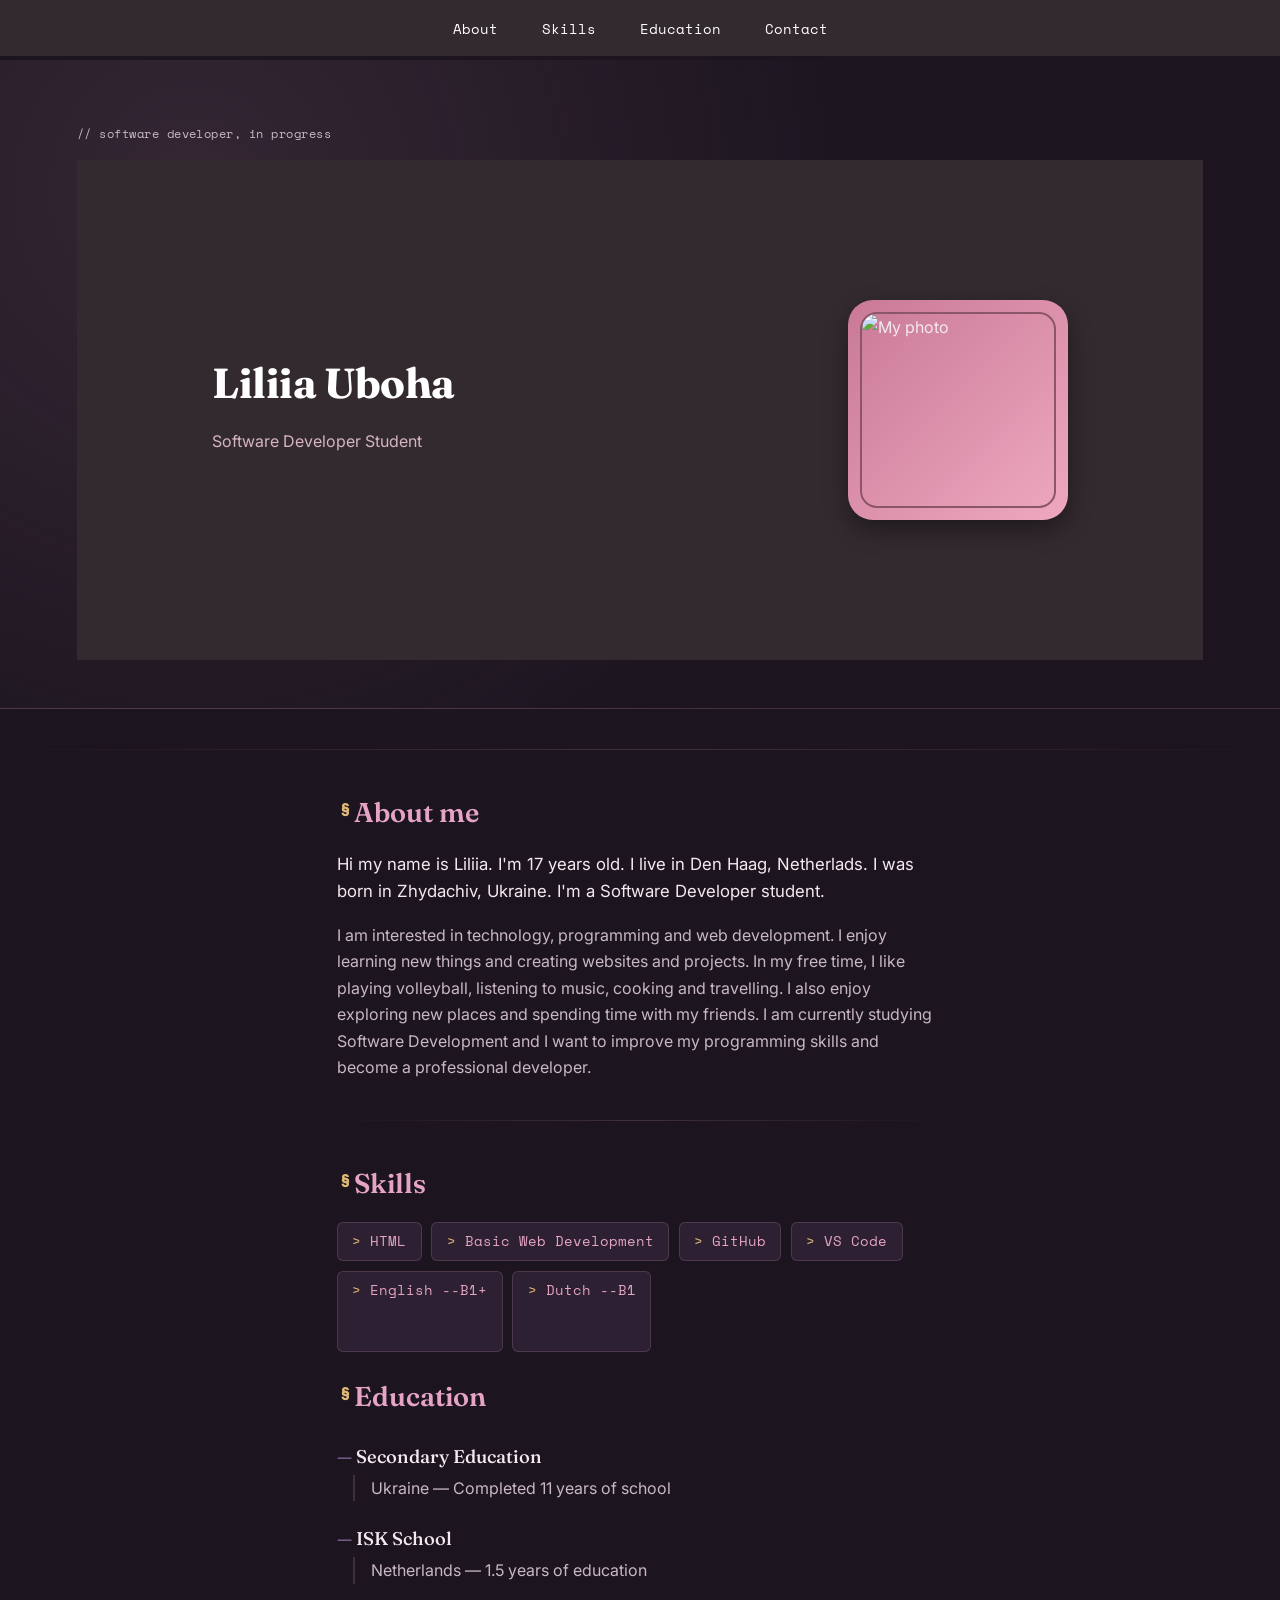
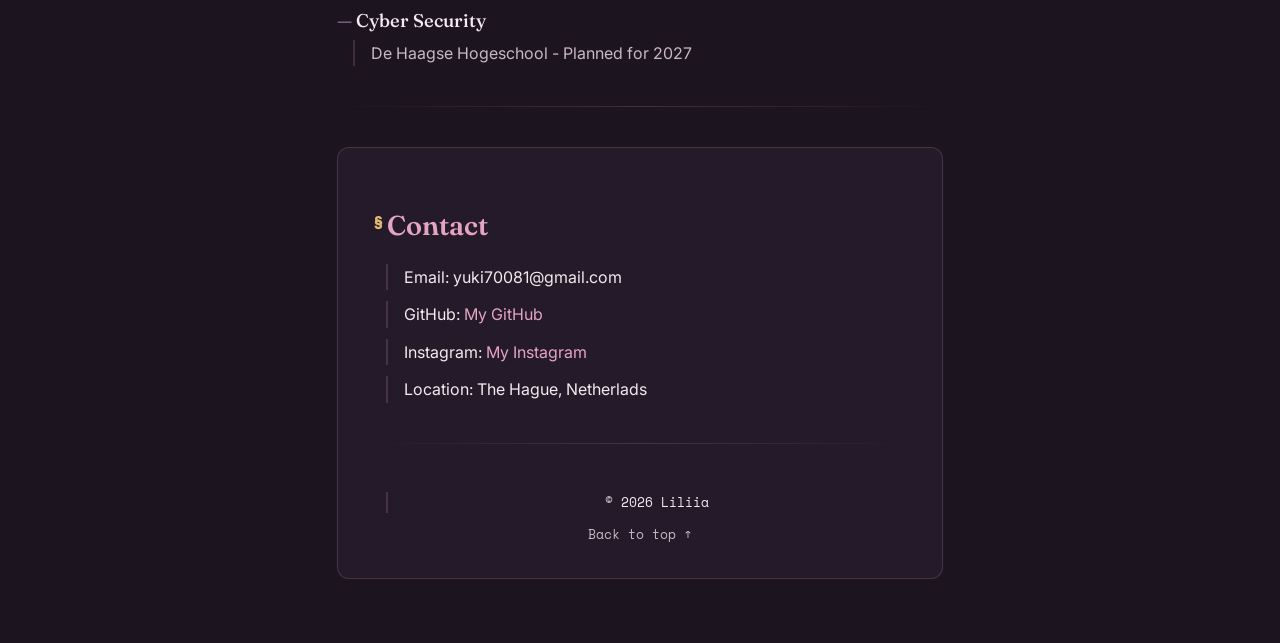
==== resume/index.html @ 07c34aeb "Add bubble JavaScript" ====
<!DOCTYPE html>
<html lang="en">

<head>
    <meta charset="UTF-8">
    <meta name="viewport" content="width=device-width, initial-scale=1.0">
    <title>Resume</title>
    <link rel="stylesheet" href="style.css">
</head>

<body>
    <header>
        <section class="hero">

            <div class="hero-text">
                <h1> Liliia Uboha </h1>
                <p>Software Developer Student</p>
            </div>
            <div class="profile-photo-box">
                <img src="images/photo.jpg" alt="My photo" class="profile-photo">
            </div>      
        </section>
        <nav>
        <a href="#about">About</a>
        <a href="#skills">Skills</a>
        <a href="#education">Education</a>
        <a href="#contact">Contact</a>
        </nav>
    </header>

    <hr>

    <main>
        <section id="about">
            <h2>About me</h2>
            <p>Hi my name is Liliia. <br>
                I'm 17 years old.<br>
                I live in Den Haag, Netherlads.<br>
                I was born in Zhydachiv, Ukraine.<br>
                I'm a Software Developer student.</p>

            <p>
                I am interested in technology, programming and web development. I enjoy learning new things and creating
                websites and projects.

                In my free time, I like playing volleyball, listening to music, cooking and travelling. I also enjoy
                exploring new places and spending time with my friends.

                I am currently studying Software Development and I want to improve my programming skills and become a
                professional developer.
            </p>
            <hr>
            <section id="skills">
                <h2>Skills</h2>
                <ul>
                    <li>HTML</li>
                    <li>Basic Web Development</li>
                    <li>GitHub</li>
                    <li>VS Code</li>
                    <li>English --B1+</li>
                    <li>Dutch --B1</li>

                    <hr>
                </ul>
                <section id="education">
                    <h2>Education</h2>

                    <h3>Secondary Education</h3>
                    <p>Ukraine — Completed 11 years of school</p>

                    <h3>ISK School</h3>
                    <p>Netherlands — 1.5 years of education</p>

                    <h3>Cyber Security</h3>
                    <p>De Haagse Hogeschool - Planned for 2027 </p>

                    <hr>

                    <section id="contact">
                        <h2>Contact</h2>
                        <p>Email: yuki70081@gmail.com</p>
                        <p>
                            GitHub:
                            <a href="https://github.com/yuki70081-ai/yuki70081-ai.github.io" target="_blank">
                                My GitHub
                            </a>
                        </p>
                        <p>Instagram:
                            <a href="https://www.instagram.com/lexiiiseeees?igsh=MXJ0eWQ1dmlhemh6cg%3D%3D&utm_source=qr"
                                target="_blank">
                                My Instagram
                            </a>
                        </p>
                        <p>Location: The Hague, Netherlads</p>

                        <hr>

                        <footer>
                            <p>© 2026 Liliia</p>
                            <a href="#">Back to top ↑</a>
                        </footer>
    </main>
</body>

</html>
---- resume/style.css ----
/* ===================================================
   Liliia Uboha — Resume Stylesheet
   =================================================== */

@import url('https://fonts.googleapis.com/css2?family=Fraunces:opsz,wght@9..144,400;9..144,600;9..144,700&family=Space+Mono:wght@400;700&family=Inter:wght@400;500&display=swap');

:root {
  --bg: #1c1520;
  --bg-soft: #241a29;
  --card: #2c2032;
  --text: #f3e9ee;
  --text-dim: #c9b7c4;
  --accent: #e6a4c4;
  --accent-soft: #a480b8;
  --gold: #e0b975;
  --line: rgba(230, 164, 196, 0.18);

  --font-display: 'Fraunces', serif;
  --font-mono: 'Space Mono', monospace;
  --font-body: 'Inter', sans-serif;
}

* {
  box-sizing: border-box;
}

body {
  margin: 0;
  background: var(--bg);
  color: var(--text);
  font-family: var(--font-body);
  line-height: 1.65;
}

hr {
  border: none;
  height: 1px;
  background: linear-gradient(90deg, transparent, var(--line), transparent);
  margin: 2.5rem 0;
}

a {
  color: var(--accent);
  text-decoration: none;
  border-bottom: 1px solid transparent;
  transition: border-color 0.2s ease, color 0.2s ease;
}

a:hover,
a:focus-visible {
  color: var(--gold);
  border-bottom-color: currentColor;
}

/* ---------- Header ---------- */

header {
  padding: 4rem 6vw 3rem;
  background:
    radial-gradient(circle at 15% 20%, rgba(230, 164, 196, 0.12), transparent 55%),
    var(--bg);
  border-bottom: 1px solid var(--line);
}

header h1 {
  font-family: var(--font-display);
  font-weight: 700;
  font-size: clamp(2.2rem, 5vw, 3.4rem);
  margin: 0 0 0.3rem;
  letter-spacing: -0.01em;
}

header > p {
  font-family: var(--font-mono);
  font-size: 0.95rem;
  color: var(--accent);
  margin: 0 0 2rem;
}

header::before {
  content: "// software developer, in progress";
  display: block;
  font-family: var(--font-mono);
  font-size: 0.75rem;
  color: var(--text-dim);
  letter-spacing: 0.04em;
  margin-bottom: 1rem;
}

header a {
  display: inline-block;
  margin-right: 1.6rem;
  font-family: var(--font-mono);
  font-size: 0.85rem;
  color: var(--text-dim);
}

header a:hover {
  color: var(--accent);
}

/* ---------- Main layout ---------- */

main {
  max-width: 760px;
  margin: 0 auto;
  padding: 0 6vw 4rem;
}

h2 {
  font-family: var(--font-display);
  font-weight: 600;
  font-size: 1.7rem;
  color: var(--accent);
  margin-bottom: 1rem;
  position: relative;
  padding-left: 1.1rem;
}

h2::before {
  content: "§";
  position: absolute;
  left: 0;
  color: var(--gold);
  font-family: var(--font-mono);
}

h3 {
  font-family: var(--font-body);
  font-weight: 500;
  font-size: 1.05rem;
  color: var(--text);
  margin: 1.4rem 0 0.2rem;
}

p {
  color: var(--text-dim);
  margin: 0 0 1rem;
}

/* ---------- About ---------- */

#about > p:first-of-type {
  font-size: 1.05rem;
  color: var(--text);
}

#about > p:first-of-type br {
  content: "";
}

/* ---------- Skills ---------- */

#skills ul {
  list-style: none;
  margin: 0;
  padding: 0;
  display: flex;
  flex-wrap: wrap;
  gap: 0.6rem;
}

#skills li {
  font-family: var(--font-mono);
  font-size: 0.85rem;
  background: var(--card);
  border: 1px solid var(--line);
  color: var(--accent);
  padding: 0.45rem 0.9rem;
  border-radius: 6px;
}

#skills li::before {
  content: "> ";
  color: var(--gold);
}

/* ---------- Education ---------- */

#education h3 {
  font-family: var(--font-display);
  font-size: 1.15rem;
  color: var(--text);
}

#education h3::before {
  content: "— ";
  color: var(--accent-soft);
}

#education p {
  margin-left: 1rem;
  border-left: 2px solid var(--line);
  padding-left: 1rem;
}

/* ---------- Contact ---------- */

#contact {
  background: var(--bg-soft);
  border: 1px solid var(--line);
  border-radius: 12px;
  padding: 2rem;
  margin-top: 1rem;
}

#contact p {
  color: var(--text);
  margin-bottom: 0.7rem;
}

/* ---------- Footer ---------- */

footer {
  text-align: center;
  margin-top: 3rem;
  font-family: var(--font-mono);
  font-size: 0.8rem;
  color: var(--text-dim);
}

footer a {
  display: block;
  margin-top: 0.5rem;
  color: var(--text-dim);
}

/* ---------- Responsive ---------- */

@media (max-width: 640px) {
  header {
    padding: 3rem 6vw 2rem;
  }

  header a {
    display: inline-block;
    margin-bottom: 0.5rem;
  }

  main {
    padding: 0 6vw 3rem;
  }
}

/* ---------- Accessibility ---------- */

a:focus-visible,
button:focus-visible {
  outline: 2px solid var(--gold);
  outline-offset: 2px;
}

@media (prefers-reduced-motion: reduce) {
  * {
    transition: none !important;
  }
}
.hero {
    min-height: 500px;

    display: flex;
    justify-content: space-between;
    align-items: center;

    padding: 60px 12%;

    background-color: #332a30;
}

.hero-text {
    color: white;
}

.hero-text h1 {
    font-size: 42px;
    margin-bottom: 10px;
}

.hero-text p {
    color: #d6b5c0;
}

.profile-photo-box {
    width: 220px;
    height: 220px;

    background: linear-gradient(
        135deg,
        #c97996,
        #efa8c0
    );

    padding: 12px;

    border-radius: 25px;

    display: flex;
    justify-content: center;
    align-items: center;

    box-shadow: 0 10px 25px rgba(0, 0, 0, 0.4);
}

.profile-photo {
    width: 100%;
    height: 100%;

    object-fit: cover;

    border-radius: 17px;

    border: 2px solid #8c5669;
}
nav {
    position: fixed;
    top: 0;
    left: 0;
    width: 100%;

    background-color: #332a30;
    padding: 15px 0;
    text-align: center;

    z-index: 1000;
}

nav a {
    color: white;
    text-decoration: none;
    margin: 0 20px;
}

body {
    padding-top: 60px;
}
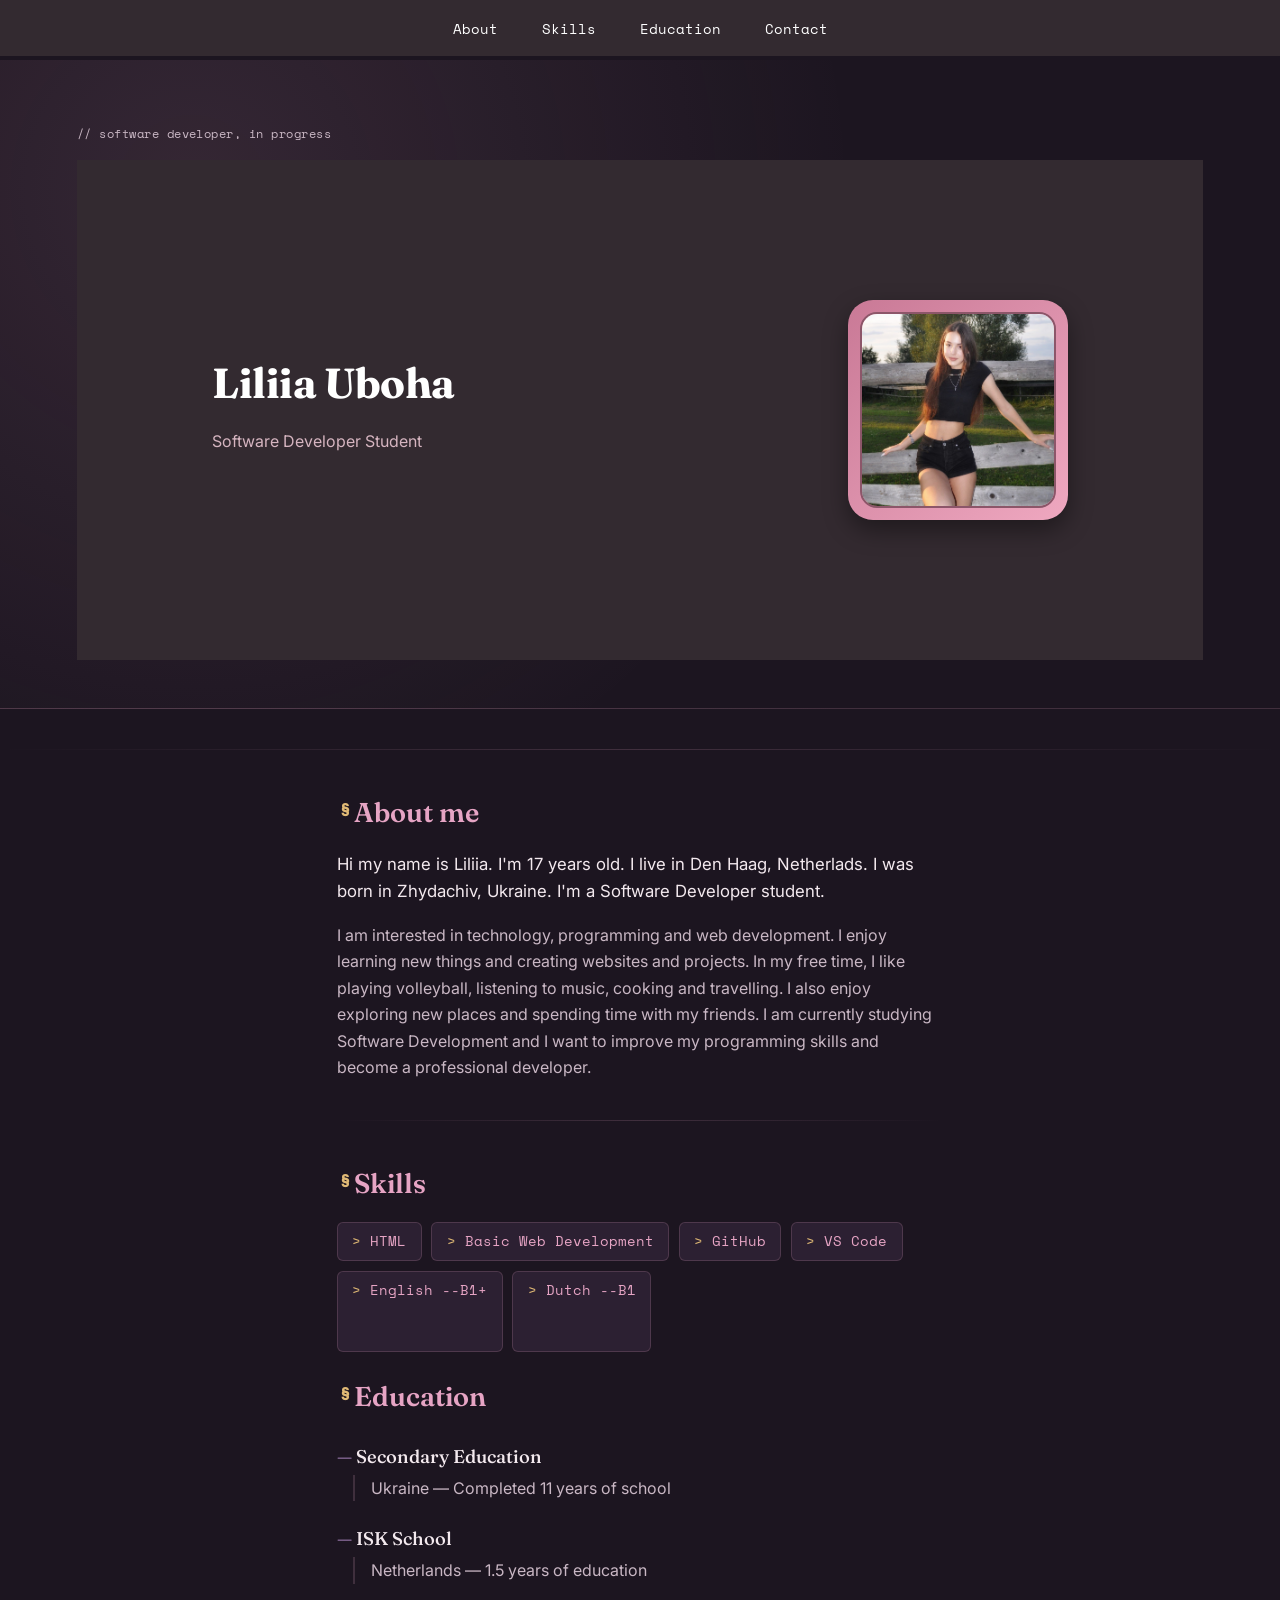
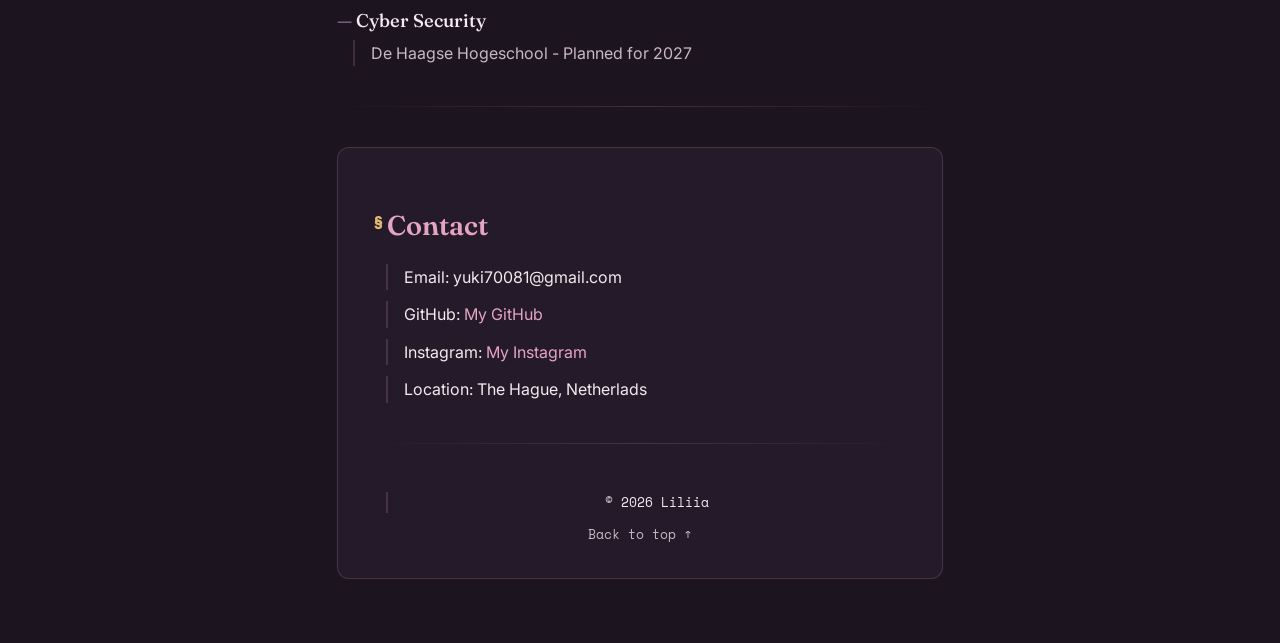
==== commit 35979831: "Fix resume image path" ====
--- a/resume/index.html
+++ b/resume/index.html
@@ -17,7 +17,7 @@
                 <p>Software Developer Student</p>
             </div>
             <div class="profile-photo-box">
-                <img src="images/photo.jpg" alt="My photo" class="profile-photo">
+                <img src="../images/photo.jpg" alt="My photo" class="profile-photo">
             </div>      
         </section>
         <nav>
